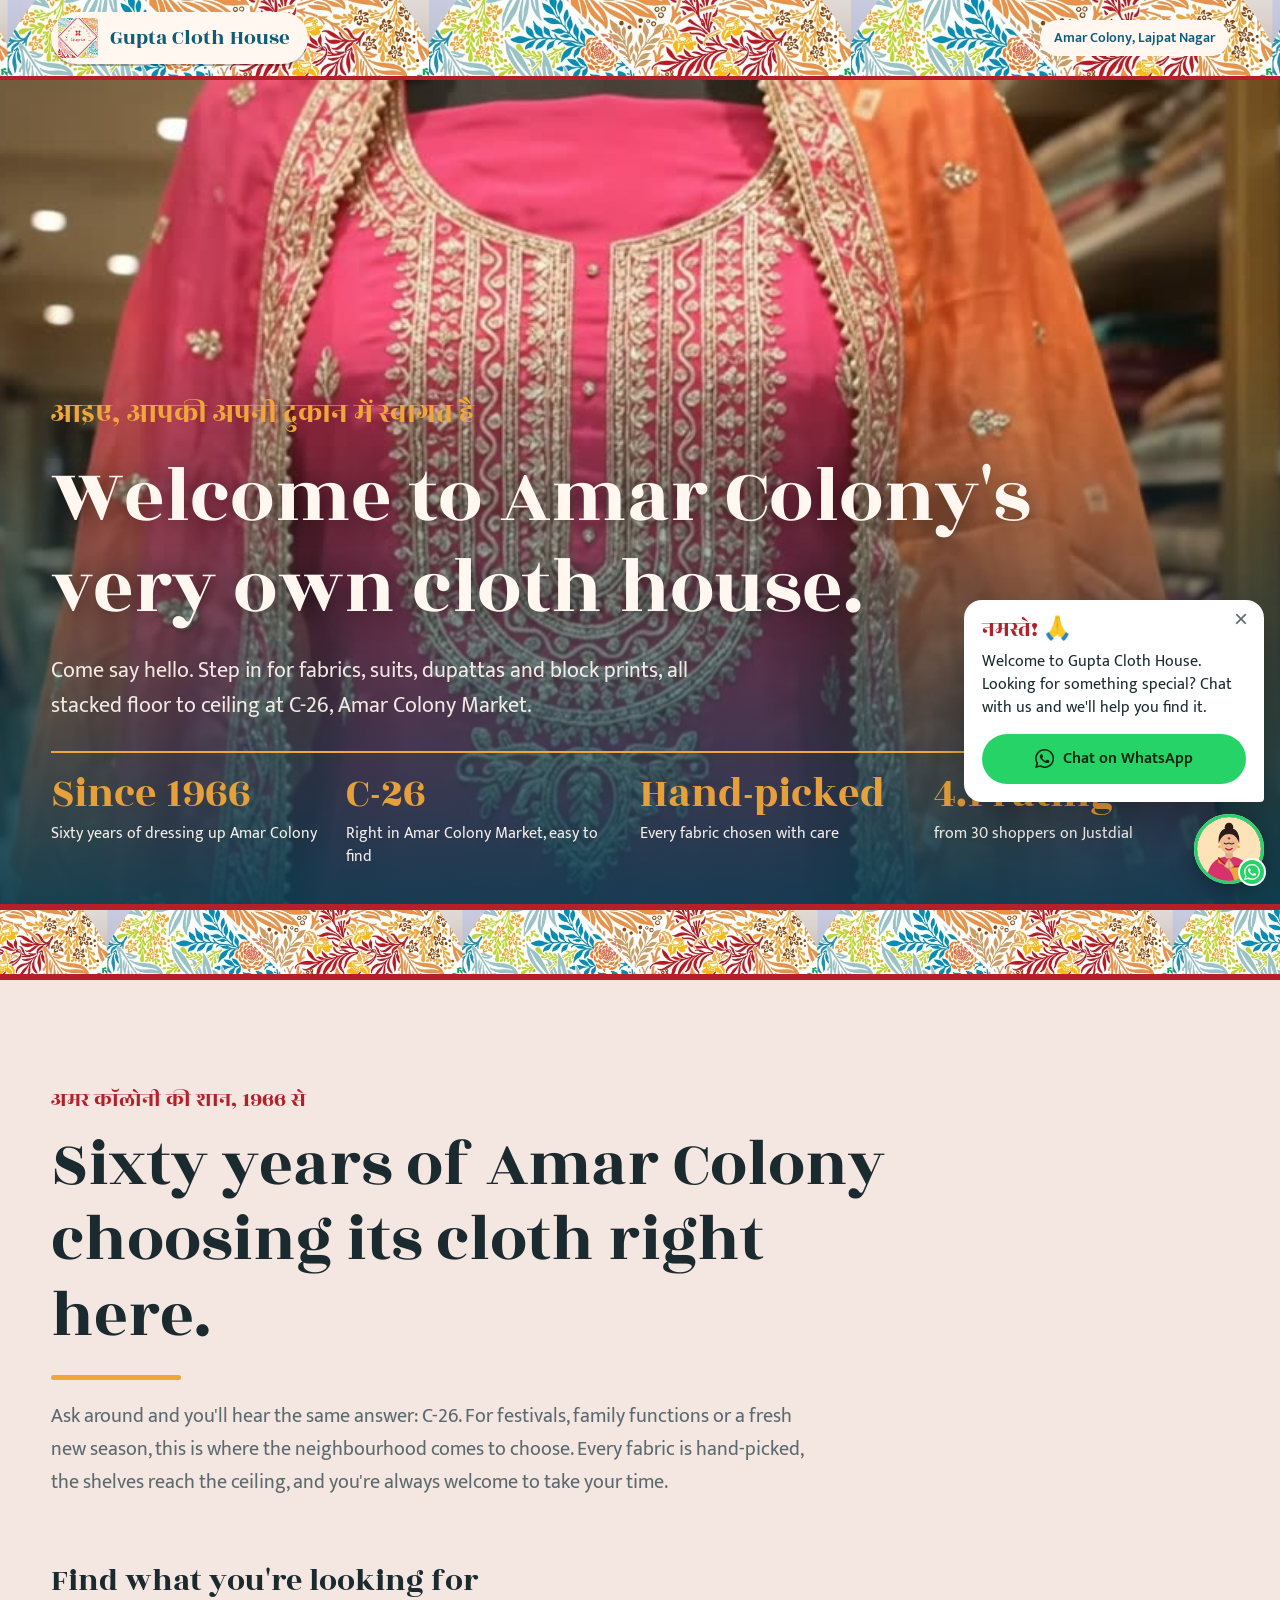
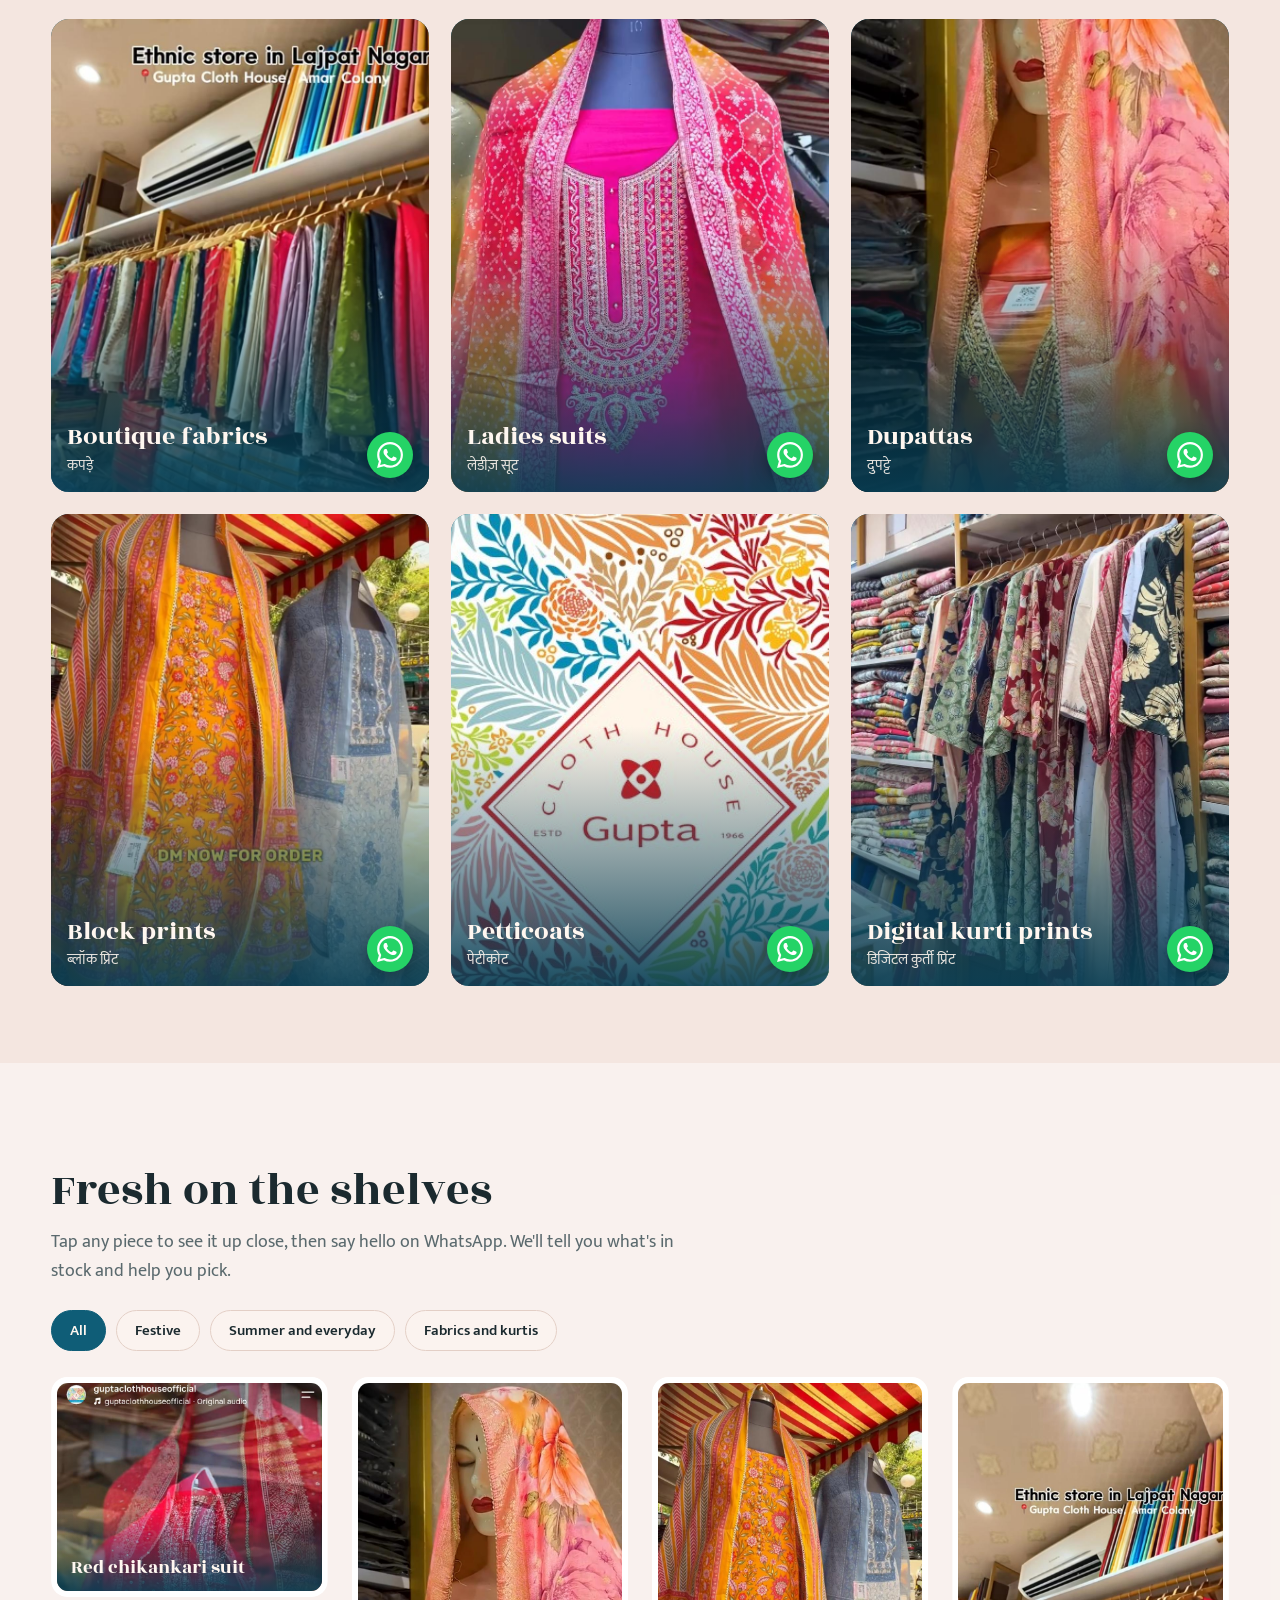
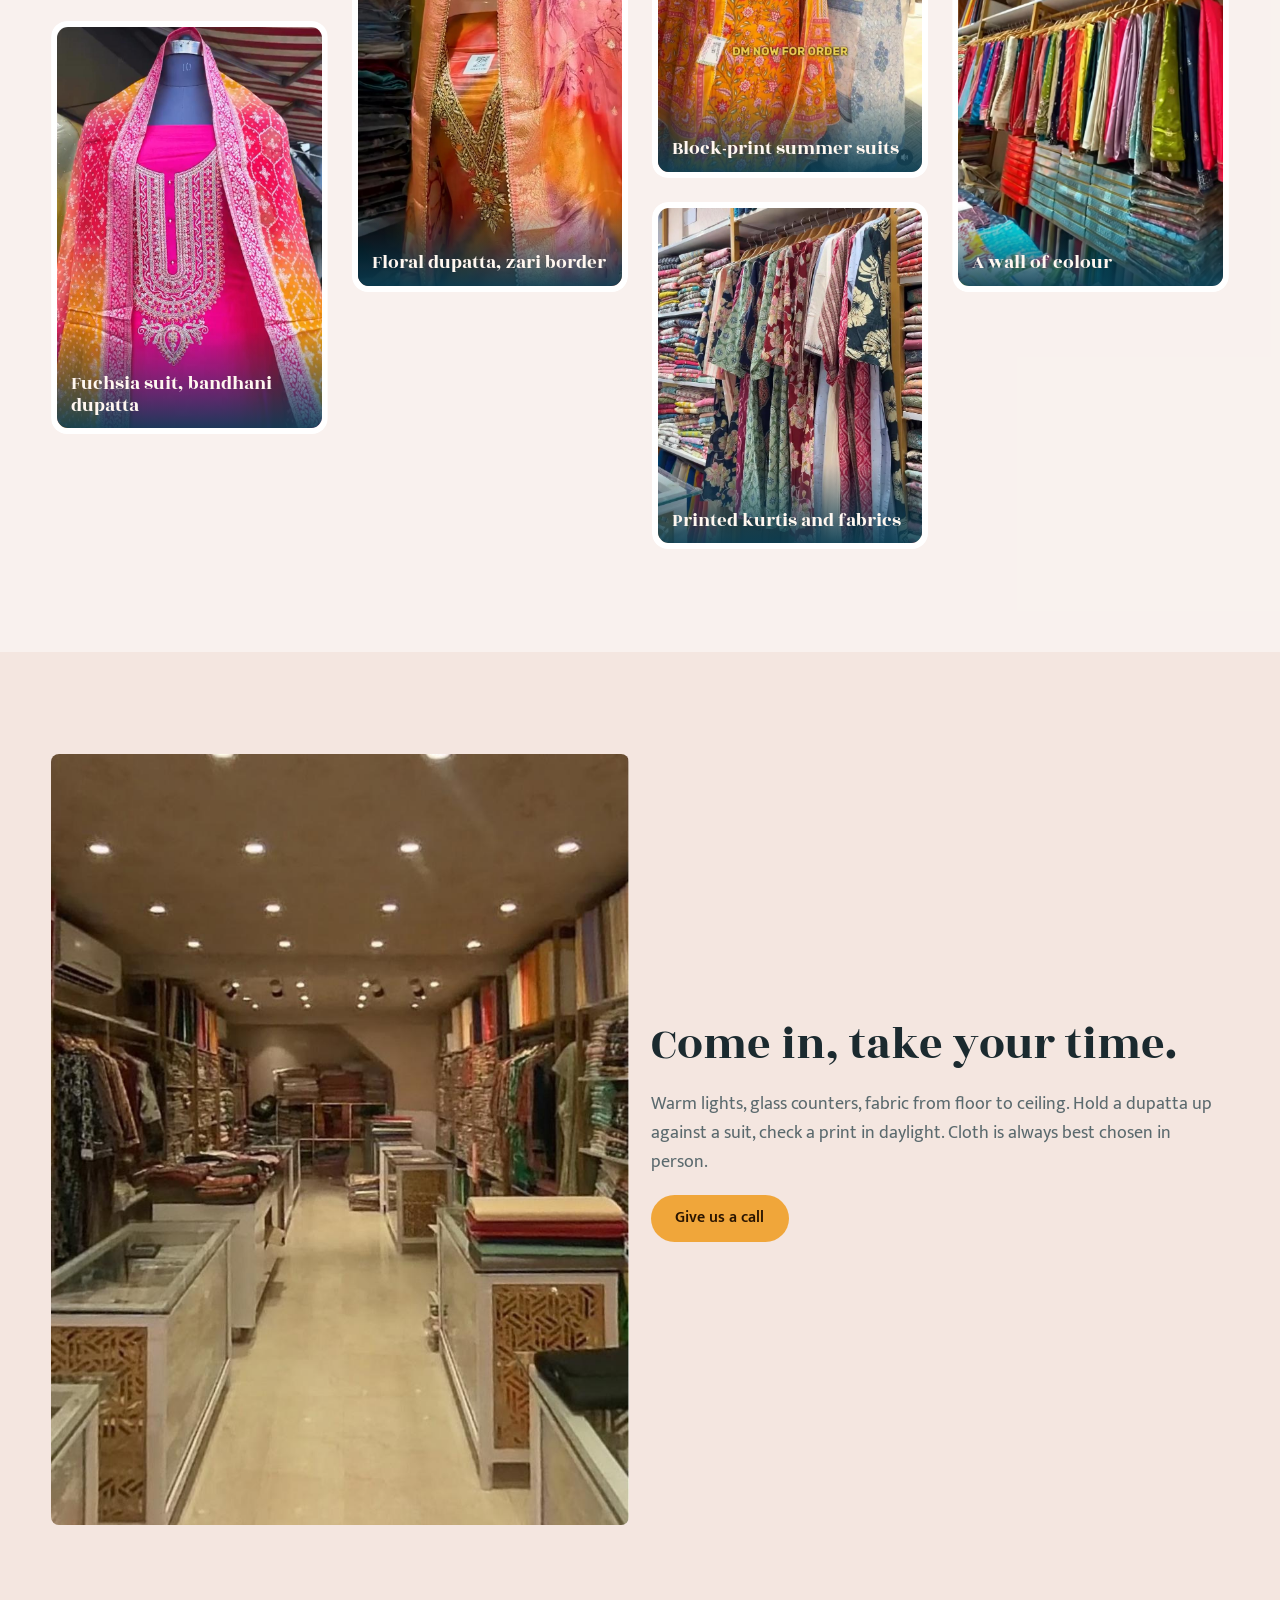
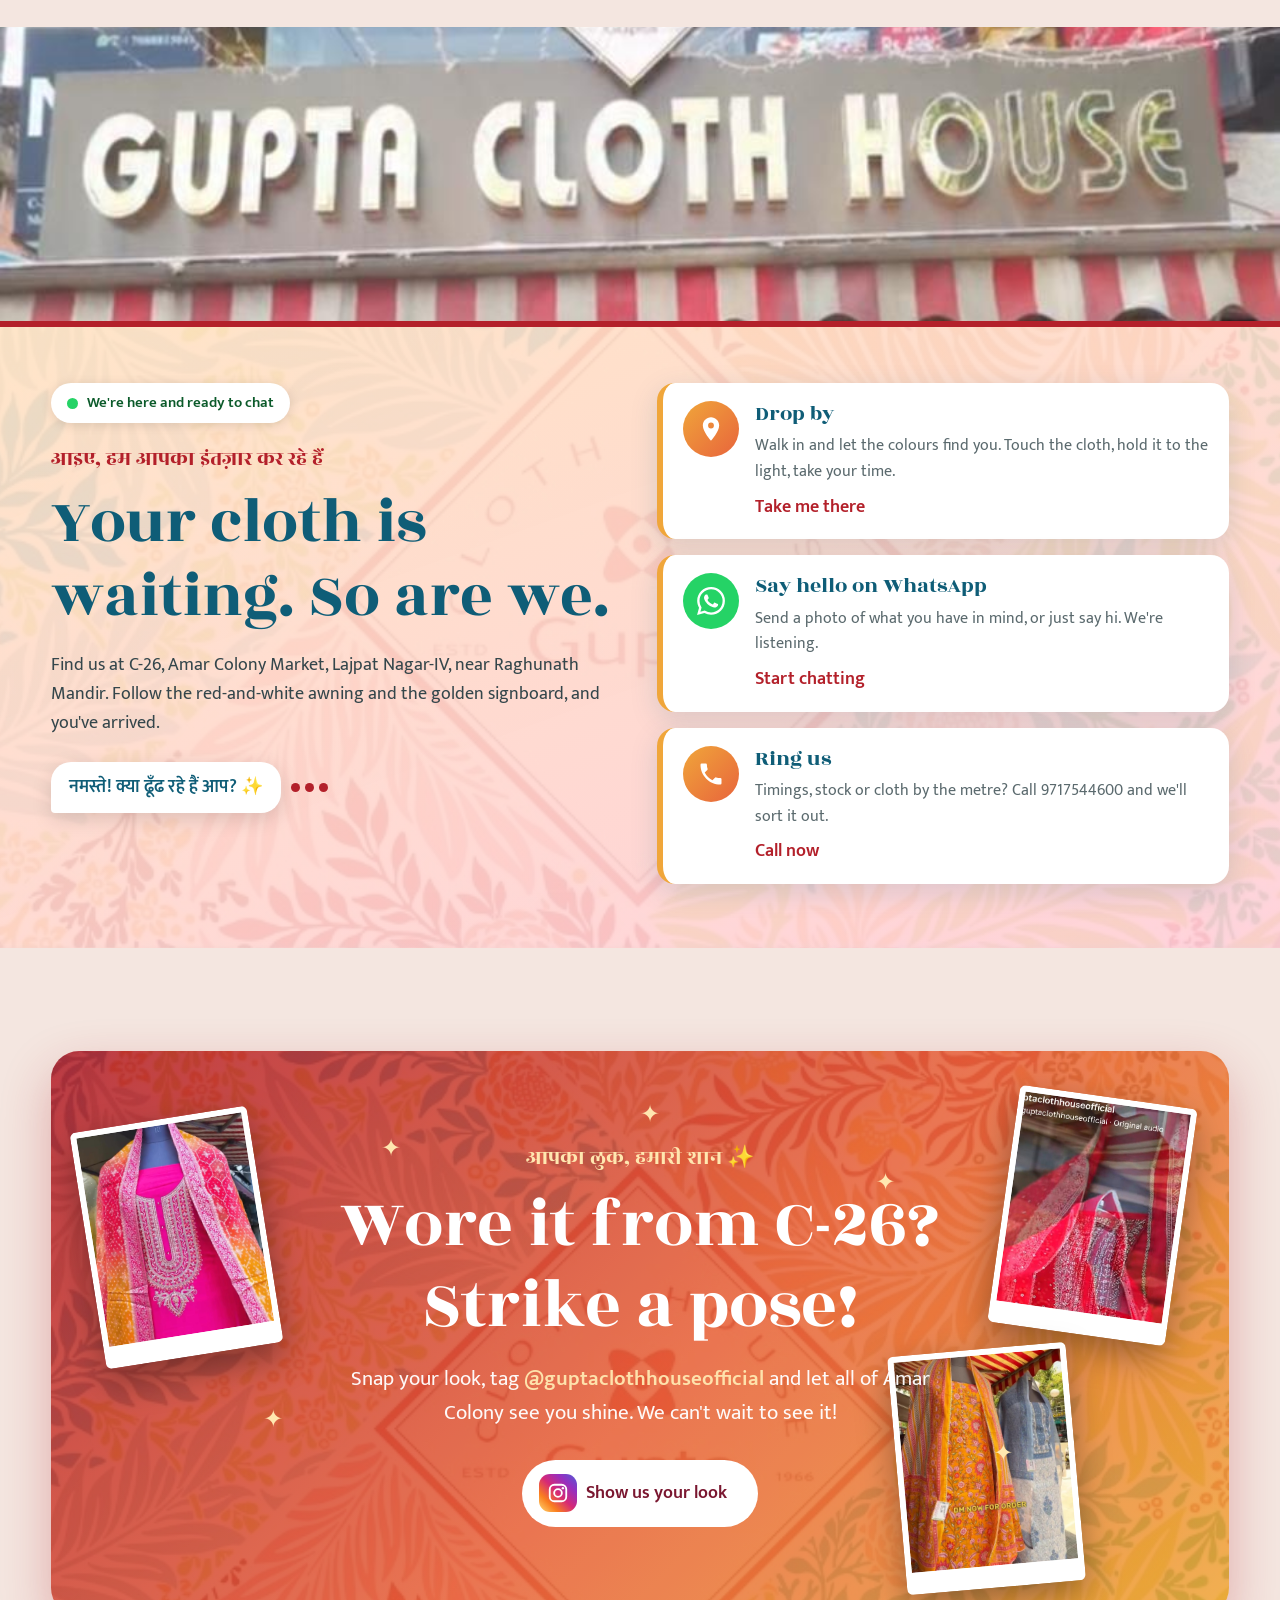
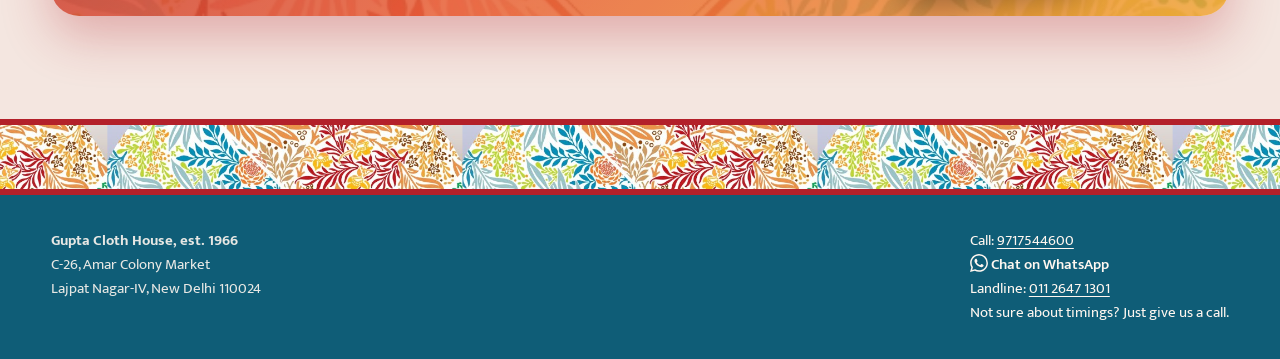
==== Gupta-cloth-house-amar-colony/index.html @ 05434be7 "gupta cloth" ====
<!DOCTYPE html>
<html lang="en">
<head>
<meta charset="utf-8">
<meta name="viewport" content="width=device-width, initial-scale=1, viewport-fit=cover">
<title>Gupta Cloth House | Amar Colony, Lajpat Nagar, since 1966</title>
<meta name="description" content="Fabrics, ladies suits, dupattas and block prints at C-26, Amar Colony Market, Lajpat Nagar-IV. Amar Colony's cloth house since 1966.">
<link rel="preconnect" href="https://fonts.googleapis.com"><link rel="preconnect" href="https://fonts.gstatic.com" crossorigin>
<link href="https://fonts.googleapis.com/css2?family=Rozha+One&family=Mukta:wght@400;600&display=swap" rel="stylesheet">
<style>
:root{--bg:#FBF3EF;--bg2:#F3E4DC;--ink:#0F5D77;--ink2:#0B4A61;--tx:#1B2A2F;--mu:#5B6A6E;--red:#B3202A;--saf:#F0A63A;--ln:#E3CFC6;--on:#FFF7F0;
--ser:'Rozha One','Playfair Display',Georgia,'Times New Roman',serif;--sans:'Mukta',system-ui,-apple-system,'Segoe UI',Roboto,sans-serif;--hi:'Rozha One','Noto Serif Devanagari',Georgia,serif;
box-sizing:border-box;padding-top:env(safe-area-inset-top,0px);padding-bottom:env(safe-area-inset-bottom,0px)}
@media(prefers-color-scheme:dark){:root:not([data-theme="light"]){--bg:#0B2229;--bg2:#10303A;--tx:#F1E8E2;--mu:#A9B8BB;--ln:#24454F;--ink:#083C50;--red:#E2545C}}
:root[data-theme="dark"]{--bg:#0B2229;--bg2:#10303A;--tx:#F1E8E2;--mu:#A9B8BB;--ln:#24454F;--ink:#083C50;--red:#E2545C}
html{scroll-padding-top:calc(env(safe-area-inset-top,0px) + 70px);scroll-behavior:smooth}
*,*::before,*::after{box-sizing:border-box}
body{margin:0;background:var(--bg);color:var(--tx);font:400 18px/1.6 var(--sans);-webkit-font-smoothing:antialiased}
img,video{display:block;max-width:100%}
a{color:inherit}
h1,h2,h3{font-family:var(--ser);font-weight:400;line-height:1.15;margin:0}
.hi{font-family:var(--hi);font-weight:400}
.wrap{max-width:1120px;margin:0 auto;padding:0 22px}
:focus-visible{outline:3px solid var(--saf);outline-offset:3px}
.btn{display:inline-flex;align-items:center;gap:.5em;padding:.85em 1.4em;border-radius:99px;font:600 16px/1 var(--sans);text-decoration:none;border:2px solid transparent;cursor:pointer}
.b1{background:var(--saf);color:#2A1500}.b2{border-color:currentColor;color:inherit;background:transparent}
header{position:sticky;top:env(safe-area-inset-top,0px);z-index:20;background:var(--ink);color:var(--on)}
header .wrap{display:flex;align-items:center;justify-content:space-between;height:64px}
.brand{display:flex;align-items:center;gap:12px;text-decoration:none;font:400 21px/1 var(--ser)}
.brand img{width:40px;height:40px;object-fit:cover;border-radius:4px}
.loc{font-size:15px;opacity:.8}
.hero{position:relative;color:var(--on);min-height:calc(100svh - 64px);display:flex;align-items:flex-end;overflow:hidden;background:var(--ink)}
.hero video{position:absolute;inset:0;width:100%;height:100%;object-fit:cover}
.hero::after{content:"";position:absolute;inset:0;background:linear-gradient(180deg,rgba(8,62,84,.3) 0%,rgba(8,62,84,.5) 40%,rgba(8,62,84,.93) 100%)}
.hero .wrap{position:relative;z-index:1;width:100%;padding-top:90px;padding-bottom:44px}
.hero .hi{color:var(--saf);font-size:clamp(20px,4vw,30px);margin:0 0 14px}
.hero h1{font-size:clamp(42px,10vw,96px);max-width:11em;text-shadow:0 2px 24px rgba(0,0,0,.45)}
.hero p.l{font-size:20px;max-width:30em;margin:18px 0 0;opacity:.92}
.facts{display:grid;grid-template-columns:1fr 1fr;margin:38px 0 0;padding:0;list-style:none;border-top:2px solid var(--saf)}
.facts li{padding:18px 14px 0 0;font-size:16px;line-height:1.4;opacity:.95}
.facts b{display:block;font:400 clamp(26px,5.5vw,42px)/1.1 var(--ser);color:var(--saf);margin-bottom:6px}
.band{height:76px;background:url([data-uri]) repeat-x center/auto 100%;border-block:6px solid var(--red)}
section{padding:72px 0}
.pride{display:grid;gap:30px}
.pride h2{font-size:clamp(32px,6.5vw,52px)}
.pride .hi{color:var(--red);font-size:22px;margin:0 0 10px}
.pride p{max-width:34em;margin:18px 0 0;color:var(--mu);font-size:18px}
.kinds{display:grid;grid-template-columns:1fr 1fr;gap:12px;margin:0;padding:0;list-style:none}
.kinds li{border:1.5px solid var(--ln);border-left:6px solid var(--red);border-radius:6px;padding:14px 16px;background:var(--bg2);font:400 19px/1.25 var(--ser)}
.kinds span{display:block;font:400 16px/1.5 var(--sans);color:var(--mu);margin-top:4px}
.sh{background:var(--bg2)}
.sh h2{font-size:clamp(30px,6vw,46px)}
.sh p.s{color:var(--mu);margin:10px 0 24px;max-width:36em}
.chips{display:flex;gap:10px;flex-wrap:wrap;margin-bottom:26px}
.chips button{font:600 15px/1 var(--sans);padding:.8em 1.2em;border-radius:99px;border:1.5px solid var(--ln);background:var(--bg);color:var(--tx);cursor:pointer}
.chips button[aria-pressed=true]{background:var(--ink);color:var(--on);border-color:var(--ink)}
.grid{display:grid;grid-template-columns:repeat(auto-fill,minmax(240px,1fr));gap:22px}
.card{background:var(--bg);border:1.5px solid var(--ln);border-radius:8px;overflow:hidden;display:flex;flex-direction:column}
.card[hidden]{display:none}
.card img{width:100%;aspect-ratio:4/5;object-fit:cover}
.card div{padding:16px 18px 20px;display:flex;flex-direction:column;gap:6px;flex:1}
.card h3{font-size:21px}.card p{margin:0;color:var(--mu);font-size:15px}
.card a{margin-top:auto;padding-top:10px;font-weight:600;color:var(--red);text-decoration-thickness:2px;text-underline-offset:4px}
.in{display:grid;gap:22px;align-items:center}
.in img{width:100%;border-radius:8px;object-fit:cover}
.in .big{aspect-ratio:3/4}
.in h2{font-size:clamp(30px,6vw,46px)}
.in p{color:var(--mu);max-width:32em}
.find{background:var(--ink);color:var(--on);padding:0}
.find .st{width:100%;height:clamp(150px,34vw,300px);object-fit:cover;object-position:center}
.find .wrap{padding-top:56px;padding-bottom:64px;display:grid;gap:34px}
.find h2{font-size:clamp(30px,6vw,46px)}
.find p{opacity:.88;max-width:32em}
.how{display:grid;gap:14px;margin:0;padding:0;list-style:none}
.how li{border:1.5px solid #4C97B2;border-radius:8px;padding:16px 18px}
.how b{font:400 21px/1.2 var(--ser);display:block;margin-bottom:4px;color:var(--saf)}
.nb{text-align:center}
.nb h2{font-size:clamp(30px,6vw,46px);max-width:15em;margin:0 auto}
.nb p{color:var(--mu);max-width:30em;margin:16px auto 26px}
.nb .b2{color:var(--red)}
footer{background:var(--ink);color:var(--on);padding:0 0 calc(92px + env(safe-area-inset-bottom,0px));font-size:15px}
footer .wrap{padding-top:34px;display:flex;flex-wrap:wrap;gap:18px 48px;justify-content:space-between}
footer address{font-style:normal;opacity:.9}footer a{text-underline-offset:3px}
.bar{position:fixed;left:0;right:0;bottom:0;z-index:30;display:flex;gap:10px;padding:10px 14px calc(10px + env(safe-area-inset-bottom,0px));background:var(--ink);border-top:3px solid var(--red)}
.bar .btn{flex:1;justify-content:center}
.bar .w{background:#25D366;color:#06260F}.bar .c{background:var(--saf);color:#2A1500}
@media(min-width:820px){.facts{grid-template-columns:repeat(4,1fr)}.facts li{padding-right:26px}.pride{grid-template-columns:1fr 1fr;align-items:center}
.in{grid-template-columns:1fr 1fr}.find .wrap{grid-template-columns:1fr 1fr}.bar{display:none}footer{padding-bottom:34px}}
@media(prefers-reduced-motion:reduce){.dia{animation:none}html{scroll-behavior:auto}}

header{background:url([data-uri]) repeat-x center/auto 100%,var(--ink);border-bottom:4px solid var(--red);padding-top:14px}
.brand{background:var(--on);color:var(--ink);padding:6px 18px 6px 7px;border-radius:99px;box-shadow:0 2px 0 rgba(0,0,0,.25)}
.loc{background:var(--on);color:var(--ink);opacity:1;padding:7px 14px;border-radius:99px;font-weight:600;font-size:14px}
html{scroll-padding-top:calc(env(safe-area-inset-top,0px) + 100px)}
.bar{padding:10px 28px calc(24px + env(safe-area-inset-bottom,0px))}
@media(max-width:520px){.loc{display:none}}

:root{--bg0:#F4E6E0}
@media(prefers-color-scheme:dark){:root:not([data-theme="light"]){--bg0:#071E26}body::before{opacity:.2}}
:root[data-theme="dark"]{--bg0:#071E26}
body{background:var(--bg0)}
body::before{content:"";position:fixed;inset:-50px;z-index:-1;background:url([data-uri]) center/cover;filter:blur(26px) saturate(.85);opacity:.4}
.page{width:calc(100% - 16px);max-width:1240px;margin:0 auto;background:var(--bg);box-shadow:0 0 80px rgba(15,93,119,.16);overflow:clip}
header{padding-top:0}
html{scroll-padding-top:calc(env(safe-area-inset-top,0px) + 80px)}
.bar{padding:10px 14px calc(10px + env(safe-area-inset-bottom,0px))}
.hero video{animation:kb 24s ease-in-out infinite alternate}
@keyframes kb{to{transform:scale(1.08)}}
.gal{columns:2;column-gap:14px}
.pc{break-inside:avoid;margin:0 0 14px;position:relative;padding:6px;background:#fff;border-radius:16px;overflow:hidden;cursor:zoom-in}
.pc img{width:100%;height:auto;border-radius:11px;transition:transform 1.3s cubic-bezier(.2,.7,.2,1)}
.pc figcaption{position:absolute;left:6px;right:6px;bottom:6px;padding:46px 14px 12px;border-radius:0 0 11px 11px;background:linear-gradient(transparent,rgba(8,62,84,.9));color:var(--on)}
.pc h3{font-size:19px}.pc span{display:block;font-size:14px;opacity:0;max-height:0;transition:.4s}
.pc:hover img,.pc:focus-visible img{transform:scale(1.07)}
.pc:hover span,.pc:focus-visible span{opacity:.85;max-height:24px;margin-top:4px}
.rv{opacity:0;clip-path:inset(0 0 100% 0 round 16px);transform:translateY(28px);transition:clip-path 1.1s cubic-bezier(.2,.7,.2,1) var(--d,0s),opacity .7s ease var(--d,0s),transform 1.1s cubic-bezier(.2,.7,.2,1) var(--d,0s)}
.rv.on{opacity:1;clip-path:inset(0 0 0 0 round 16px);transform:none}
dialog{border:0;padding:0;border-radius:18px;width:min(92vw,860px);max-height:90svh;overflow:auto;background:var(--bg);color:var(--tx)}
dialog[open]{display:grid;animation:dz .35s cubic-bezier(.2,.8,.2,1)}
dialog::backdrop{background:rgba(8,50,68,.72);backdrop-filter:blur(6px)}
@keyframes dz{from{opacity:0;transform:scale(.94)}}
dialog img{width:100%;max-height:62svh;object-fit:cover}
dialog .t{padding:20px 22px 24px}dialog h3{font-size:26px}dialog p{color:var(--mu);margin:8px 0 18px}
dialog .x{position:absolute;top:10px;right:10px;width:42px;height:42px;border-radius:50%;border:0;background:var(--on);color:var(--ink);font:600 24px/1 var(--sans);cursor:pointer;z-index:2}
@media(min-width:720px){.gal{columns:3;column-gap:20px}.pc{margin-bottom:20px}dialog[open]{grid-template-columns:1.1fr 1fr}dialog img{max-height:80svh;height:100%}dialog .t{align-self:center}}
@media(prefers-reduced-motion:reduce){.hero video{animation:none}.rv{opacity:1;clip-path:none;transform:none;transition:none}}

.page{width:100%;max-width:none;background:transparent;box-shadow:none}
body::before{filter:blur(14px) saturate(.8);opacity:.2}
.wrap{max-width:1560px;padding:0 clamp(20px,4vw,72px)}
header .wrap{height:76px}
.hero{height:calc(100svh - 76px);min-height:540px;max-height:960px}
.hero::after{background:linear-gradient(180deg,rgba(8,62,84,0) 30%,rgba(8,62,84,.9) 100%)}
.hero video{animation:none}
.hero .wrap{padding-top:40px;padding-bottom:36px}
.hero h1{font-size:clamp(34px,6.2vw,84px);max-width:14em}
.hero p.l{font-size:clamp(17px,2vw,22px)}
.facts{margin-top:28px}
section{padding:clamp(56px,8vw,112px) 0}
.sh{background:rgba(255,255,255,.45)}
.kinds li{background:rgba(255,255,255,.6)}
.pride p{max-width:38em;font-size:clamp(18px,1.6vw,21px)}
@media(prefers-color-scheme:dark){:root:not([data-theme="light"]) body::before{opacity:.1}:root:not([data-theme="light"]) .sh,:root:not([data-theme="light"]) .kinds li{background:rgba(255,255,255,.05)}}
.cell{break-inside:avoid;margin:0 0 14px}.pc{margin:0}
.rv{opacity:1;clip-path:none;transform:none}
.js .rv{opacity:0;clip-path:inset(0 0 100% 0 round 16px);transform:translateY(28px)}
.js .rv.on{opacity:1;clip-path:inset(0 0 0 0 round 16px);transform:none}
@media(min-width:720px){.cell{margin-bottom:20px}}
@media(min-width:1200px){.gal{columns:4;column-gap:24px}.cell{margin-bottom:24px}}
@media(prefers-reduced-motion:reduce){.js .rv{opacity:1;clip-path:none;transform:none}}

.i{width:1.2em;height:1.2em;fill:currentColor;flex:none;vertical-align:-.2em}
.bar{display:none!important}
.w2{background:#25D366;color:#06260F}.wl{text-decoration:none;font-weight:600}
.how b{display:flex;align-items:center;gap:8px}.how b .i{color:#25D366}
.pr{padding-bottom:clamp(40px,6vw,80px)}
.ph{max-width:48em}.ph .hi{color:var(--red);font-size:22px;margin:0 0 10px}
.ph h2{font-size:clamp(32px,5.5vw,66px)}
.ph h2::after{content:"";display:block;height:5px;width:0;background:var(--saf);border-radius:3px;margin-top:20px;transition:width 1.2s cubic-bezier(.2,.7,.2,1) .4s}
.ph.on h2::after{width:130px}
.ph p:last-child{margin:20px 0 0;color:var(--mu);max-width:38em;font-size:clamp(18px,1.6vw,21px)}
.tl{font-size:clamp(22px,3vw,32px);margin:clamp(36px,5vw,64px) 0 20px}
.tiles{display:grid;grid-template-columns:1fr 1fr;gap:14px}
@media(min-width:900px){.tiles{grid-template-columns:repeat(3,1fr);gap:22px}}
.tile{position:relative;border-radius:18px;overflow:hidden;aspect-ratio:4/5;background:var(--ink)}
.tile img{position:absolute;inset:0;width:100%;height:100%;object-fit:cover;transition:transform 1.4s cubic-bezier(.2,.7,.2,1)}
.tile:hover img{transform:scale(1.08)}
.tile::after{content:"";position:absolute;inset:0;background:linear-gradient(180deg,transparent 45%,rgba(8,62,84,.92))}
.tc{position:absolute;left:16px;right:16px;bottom:14px;z-index:1;color:var(--on);padding-right:52px}
.tc h3{font-size:clamp(19px,2vw,27px)}.tc .hn{display:block;font-size:15px;opacity:.88;margin-top:2px}
.tc .ic{position:absolute;right:0;bottom:0;width:46px;height:46px;border-radius:50%;background:#25D366;color:#fff;display:grid;place-items:center;transition:transform .3s;box-shadow:0 4px 14px rgba(0,0,0,.3)}
.tc .ic:hover{transform:scale(1.12) rotate(-8deg)}.tc .ic .i{width:26px;height:26px}
.js [data-r]{opacity:0;transform:translateY(32px);transition:opacity .9s ease var(--d,0s),transform .9s cubic-bezier(.2,.7,.2,1) var(--d,0s)}
.js [data-r=tile]{transform:translateY(48px) scale(.94)}
.js [data-r].on{opacity:1;transform:none}
.wg{position:fixed;right:max(16px,env(safe-area-inset-right,0px));bottom:calc(16px + env(safe-area-inset-bottom,0px));z-index:60;display:flex;flex-direction:column;align-items:flex-end;gap:12px}
.wf{position:relative;width:70px;height:70px;border-radius:50%;border:3px solid #fff;background:#0F5D77;padding:0;cursor:pointer;box-shadow:0 8px 26px rgba(0,0,0,.32);animation:bob 3.2s ease-in-out infinite}
.wf .av{width:100%;height:100%;border-radius:50%}
.wf::before{content:"";position:absolute;inset:-3px;border-radius:50%;border:3px solid #25D366;animation:ring 2.4s ease-out infinite;pointer-events:none}
.wbadge{position:absolute;right:-5px;bottom:-5px;width:28px;height:28px;border-radius:50%;background:#25D366;color:#fff;display:grid;place-items:center;border:2px solid #fff}
.wbadge .i{width:16px;height:16px}
.wb{position:relative;width:min(300px,calc(100vw - 32px));background:#fff;color:#1B2A2F;border-radius:18px 18px 4px 18px;padding:16px 18px 18px;box-shadow:0 14px 40px rgba(0,0,0,.28);transform-origin:bottom right}
.wb[hidden]{display:none}.wb:not([hidden]){animation:bpop .45s cubic-bezier(.2,.9,.3,1.2)}
.wb b{font:400 23px/1.2 var(--ser);color:var(--red);display:block}.wb p{margin:6px 0 14px;font-size:16px;line-height:1.45}
.wab{background:#25D366;color:#06260F;width:100%;justify-content:center}
.wx{position:absolute;top:6px;right:10px;border:0;background:none;font-size:24px;line-height:1;cursor:pointer;color:#5B6A6E}
@keyframes bob{50%{transform:translateY(-5px)}}@keyframes ring{0%{transform:scale(1);opacity:.8}100%{transform:scale(1.55);opacity:0}}@keyframes bpop{from{opacity:0;transform:scale(.7) translateY(14px)}}
@media(prefers-reduced-motion:reduce){.js [data-r]{opacity:1;transform:none}.wf,.wf::before{animation:none}}

.find{background:linear-gradient(160deg,rgba(255,232,190,.93),rgba(255,206,216,.9)),url([data-uri]) center/cover;color:#1B2A2F}
.find .st{border-bottom:6px solid var(--red)}
.find h2{color:var(--ink);font-size:clamp(34px,5.5vw,64px)}
.find p{opacity:1;color:#34464b}
.fh .hi{color:var(--red);font-size:22px;margin:0 0 10px}
.live{display:inline-flex;align-items:center;gap:9px;background:#fff;color:#0B5A2A;padding:8px 16px;border-radius:99px;font-weight:600;font-size:15px;margin-bottom:18px;box-shadow:0 2px 12px rgba(0,0,0,.12)}
.live i{width:11px;height:11px;border-radius:50%;background:#25D366;animation:blink 1.3s ease-in-out infinite}
@keyframes blink{0%,100%{opacity:1;box-shadow:0 0 0 0 rgba(37,211,102,.7)}50%{opacity:.35;box-shadow:0 0 0 9px rgba(37,211,102,0)}}
.typing{display:flex;align-items:center;gap:10px;margin-top:24px}
.tb{background:#fff;padding:11px 18px;border-radius:20px 20px 20px 4px;box-shadow:0 6px 20px rgba(0,0,0,.13);font-weight:600;color:var(--ink)}
.dots{display:flex;gap:5px}.dots i{width:9px;height:9px;border-radius:50%;background:var(--red);animation:dot 1.2s infinite}
.dots i:nth-child(2){animation-delay:.2s}.dots i:nth-child(3){animation-delay:.4s}
@keyframes dot{0%,60%,100%{transform:translateY(0);opacity:.35}30%{transform:translateY(-7px);opacity:1}}
.fc{display:grid;gap:16px;align-content:center}
.fcard{display:flex;gap:16px;align-items:flex-start;background:#fff;border-radius:18px;padding:18px 20px;text-decoration:none;color:#1B2A2F;box-shadow:0 8px 28px rgba(15,93,119,.15);border-left:6px solid var(--saf);transition:transform .3s,box-shadow .3s;cursor:pointer}
.fcard:hover{transform:translateY(-4px) translateX(4px);box-shadow:0 14px 36px rgba(15,93,119,.25)}
.fcard b{font:400 22px/1.2 var(--ser);color:var(--ink);display:block}
.fcard p{margin:6px 0 8px;font-size:16px;color:#5B6A6E;max-width:none}
.fcard em{font-style:normal;font-weight:600;color:var(--red)}
.ico{flex:none;width:56px;height:56px;border-radius:50%;display:grid;place-items:center;background:linear-gradient(135deg,var(--saf),#E8643C);color:#fff;animation:glow 2.2s ease-in-out infinite}
.ico .i{width:28px;height:28px}
.ico.g{background:#25D366;animation:glowg 1.8s ease-in-out infinite,wig 5s ease-in-out infinite}
.fc .fcard:nth-child(3) .ico{animation-delay:.8s}
@keyframes glow{0%,100%{box-shadow:0 0 0 0 rgba(240,166,58,.6),0 0 12px rgba(240,166,58,.5)}50%{box-shadow:0 0 0 12px rgba(240,166,58,0),0 0 28px rgba(240,166,58,.9)}}
@keyframes glowg{0%,100%{box-shadow:0 0 0 0 rgba(37,211,102,.6),0 0 12px rgba(37,211,102,.5)}50%{box-shadow:0 0 0 12px rgba(37,211,102,0),0 0 28px rgba(37,211,102,.95)}}
@keyframes wig{0%,84%,100%{transform:rotate(0)}88%{transform:rotate(-14deg)}92%{transform:rotate(12deg)}96%{transform:rotate(-7deg)}}
.tc .ic{animation:glowg 2s ease-in-out infinite}.wbadge{animation:glowg 1.8s ease-in-out infinite}
@media(prefers-reduced-motion:reduce){.ico,.ico.g,.live i,.dots i,.tc .ic,.wbadge{animation:none}}

.js [data-r=tile]{transform:perspective(900px) rotateX(26deg) translateY(50px) scale(.94);transform-origin:50% 100%}
.js .fcard[data-r]{transform:perspective(900px) rotateY(-22deg) translateX(-34px);transform-origin:0 50%}
.js [data-r].on{transform:none}
.fcard{position:relative;overflow:hidden}
.tt{transition:transform .12s ease-out!important;transform:perspective(900px) rotateX(var(--rx,0deg)) rotateY(var(--ry,0deg)) scale(1.035)!important;z-index:3}
.tt.tile,.tt.fcard{box-shadow:0 24px 46px rgba(15,93,119,.38)}
.tt::before{content:"";position:absolute;inset:0;background:radial-gradient(circle at var(--gx,50%) var(--gy,50%),rgba(255,255,255,.38),transparent 55%);pointer-events:none;z-index:2}
.ico{perspective:260px}
.ico:not(.g) .i{display:block;animation:coin 6s ease-in-out infinite}
@keyframes coin{0%,70%,100%{transform:rotateY(0)}85%{transform:rotateY(360deg)}}
.hero video,.hero .wrap{transition:transform .35s ease-out}
.wf{perspective:220px}.wf .av{animation:sway 4.5s ease-in-out infinite}
@keyframes sway{0%,100%{transform:rotateY(-20deg)}50%{transform:rotateY(20deg)}}
@keyframes dz{from{opacity:0;transform:perspective(900px) rotateY(-32deg) scale(.9)}}
@media(prefers-reduced-motion:reduce){.ico:not(.g) .i,.wf .av{animation:none}.js [data-r=tile],.js .fcard[data-r]{transform:none}}

.nb .ban{position:relative;border-radius:28px;background:linear-gradient(135deg,#B3202A,#E8643C 55%,#F0A63A);color:#fff;padding:clamp(44px,7vw,92px) clamp(22px,5vw,64px);overflow:hidden;text-align:center;box-shadow:0 20px 50px rgba(179,32,42,.3)}
.nb .ban::before{content:"";position:absolute;inset:0;background:url([data-uri]) center/cover;opacity:.12}
.nb .bt{position:relative;z-index:1;max-width:660px;margin:0 auto}
.nb .hi{color:#FFE7B0;font-size:22px;margin:0 0 10px}
.nb h2{color:#fff;font-size:clamp(34px,6vw,70px);max-width:none}
.nb .bt p:not(.hi){color:#fff;opacity:.96;font-size:clamp(18px,1.7vw,21px);margin:16px auto 30px;max-width:30em}
.nb .bt p b{color:#FFE7B0;font-weight:600}
.btn.ig{background:#fff;color:#7A1730;font-size:18px;padding:.7em 1.6em .7em .8em;animation:igp 2.2s ease-in-out infinite}
.igi{width:38px;height:38px;border-radius:11px;display:grid;place-items:center;color:#fff;background:linear-gradient(45deg,#feda75,#fa7e1e,#d62976,#962fbf,#4f5bd5);animation:wig 5s ease-in-out infinite}
.igi .i{width:22px;height:22px}
@keyframes igp{0%,100%{box-shadow:0 0 0 0 rgba(255,255,255,.65),0 0 18px rgba(255,255,255,.4)}50%{box-shadow:0 0 0 14px rgba(255,255,255,0),0 0 34px rgba(255,255,255,.85)}}
.pol{position:absolute;width:clamp(96px,14vw,190px);aspect-ratio:3/4;object-fit:cover;padding:6px 6px 22px;background:#fff;border-radius:6px;box-shadow:0 14px 34px rgba(0,0,0,.35);transform:rotate(var(--r));animation:fl 6s ease-in-out infinite;z-index:0}
@keyframes fl{50%{transform:translateY(-14px) rotate(var(--r)) rotateY(14deg)}}
.sp{position:absolute;z-index:1;color:#FFE7B0;font-size:24px;font-style:normal;animation:tw 2.4s ease-in-out infinite}
@keyframes tw{0%,100%{opacity:.15;transform:scale(.5)}50%{opacity:1;transform:scale(1.25) rotate(25deg)}}
@media(max-width:820px){.pol{opacity:.28;width:84px}}
@media(prefers-reduced-motion:reduce){.pol,.sp,.btn.ig,.igi{animation:none}}
</style>
</head>
<body>
<svg width="0" height="0" style="position:absolute" aria-hidden="true"><symbol id="wa" viewBox="0 0 24 24"><path d="M17.472 14.382c-.297-.149-1.758-.867-2.03-.967-.273-.099-.471-.148-.67.15-.197.297-.767.966-.94 1.164-.173.199-.347.223-.644.075-.297-.15-1.255-.463-2.39-1.475-.883-.788-1.48-1.761-1.653-2.059-.173-.297-.018-.458.13-.606.134-.133.298-.347.446-.52.149-.174.198-.298.298-.497.099-.198.05-.371-.025-.52-.075-.149-.669-1.612-.916-2.207-.242-.579-.487-.5-.669-.51-.173-.008-.371-.01-.57-.01-.198 0-.52.074-.792.372-.272.297-1.04 1.016-1.04 2.479 0 1.462 1.065 2.875 1.213 3.074.149.198 2.096 3.2 5.077 4.487.709.306 1.262.489 1.694.625.712.227 1.36.195 1.871.118.571-.085 1.758-.719 2.006-1.413.248-.694.248-1.289.173-1.413-.074-.124-.272-.198-.57-.347m-5.421 7.403h-.004a9.87 9.87 0 01-5.031-1.378l-.361-.214-3.741.982.998-3.648-.235-.374a9.86 9.86 0 01-1.51-5.26c.001-5.45 4.436-9.884 9.888-9.884 2.64 0 5.122 1.03 6.988 2.898a9.825 9.825 0 012.893 6.994c-.003 5.45-4.437 9.884-9.885 9.884m8.413-18.297A11.815 11.815 0 0012.05 0C5.495 0 .16 5.335.157 11.892c0 2.096.547 4.142 1.588 5.945L.057 24l6.305-1.654a11.882 11.882 0 005.683 1.448h.005c6.554 0 11.89-5.335 11.893-11.893a11.821 11.821 0 00-3.48-8.413Z"/></symbol><symbol id="pin" viewBox="0 0 24 24"><path d="M12 2C8.13 2 5 5.13 5 9c0 5.25 7 13 7 13s7-7.75 7-13c0-3.87-3.13-7-7-7zm0 9.5a2.5 2.5 0 010-5 2.5 2.5 0 010 5z"/></symbol><symbol id="ph" viewBox="0 0 24 24"><path d="M6.62 10.79a15.05 15.05 0 006.59 6.59l2.2-2.2a1 1 0 011.01-.24c1.12.37 2.33.57 3.58.57a1 1 0 011 1V20a1 1 0 01-1 1C10.61 21 3 13.39 3 4a1 1 0 011-1h3.5a1 1 0 011 1c0 1.25.2 2.46.57 3.58a1 1 0 01-.25 1.01l-2.2 2.2z"/></symbol><symbol id="ig" viewBox="0 0 24 24"><rect x="3" y="3" width="18" height="18" rx="5" fill="none" stroke="currentColor" stroke-width="2"/><circle cx="12" cy="12" r="4.2" fill="none" stroke="currentColor" stroke-width="2"/><circle cx="17.3" cy="6.7" r="1.3"/></symbol></svg>
<div class="page">
<header><div class="wrap">
<a class="brand" href="#top"><img src="[data-uri]" alt="Gupta Cloth House diamond logo, established 1966"><span>Gupta Cloth House</span></a>
<span class="loc">Amar Colony, Lajpat Nagar</span></div></header>

<main id="top">
<div class="hero"><video id="hv" src="[data-uri]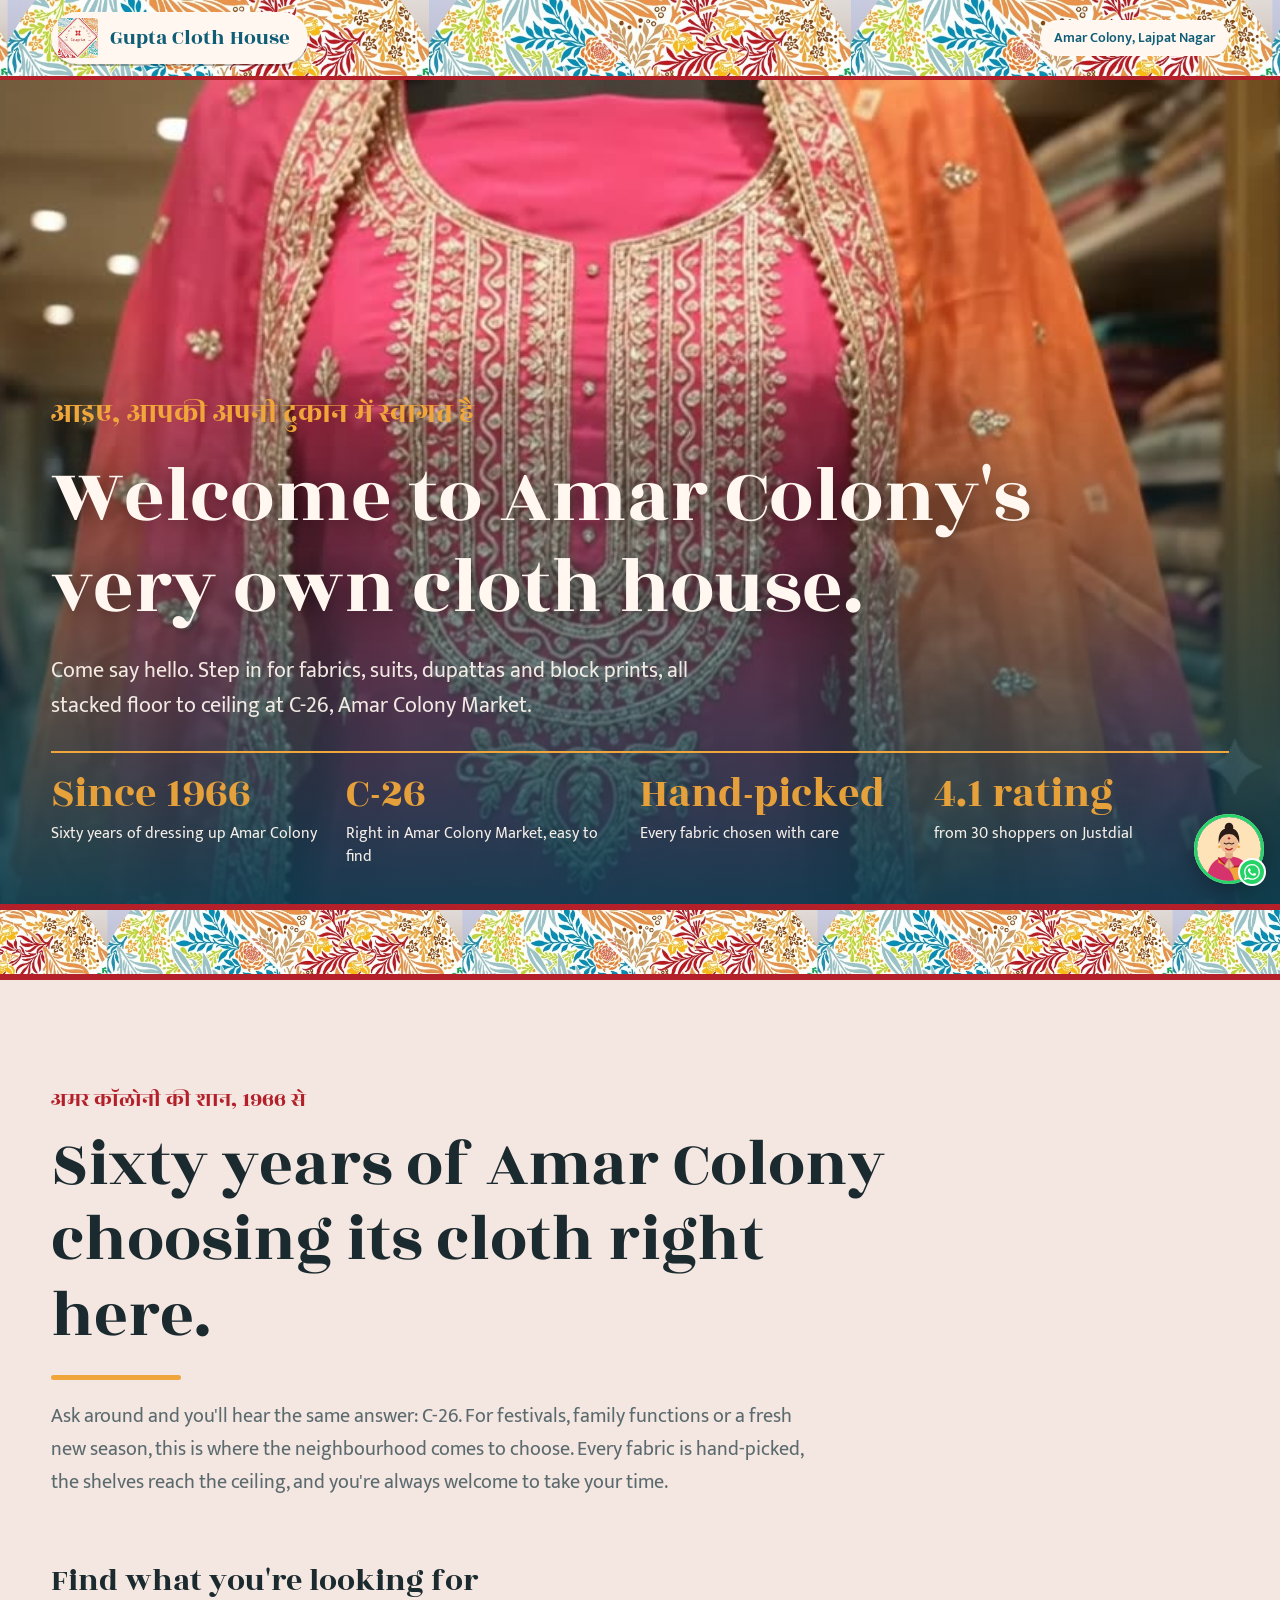
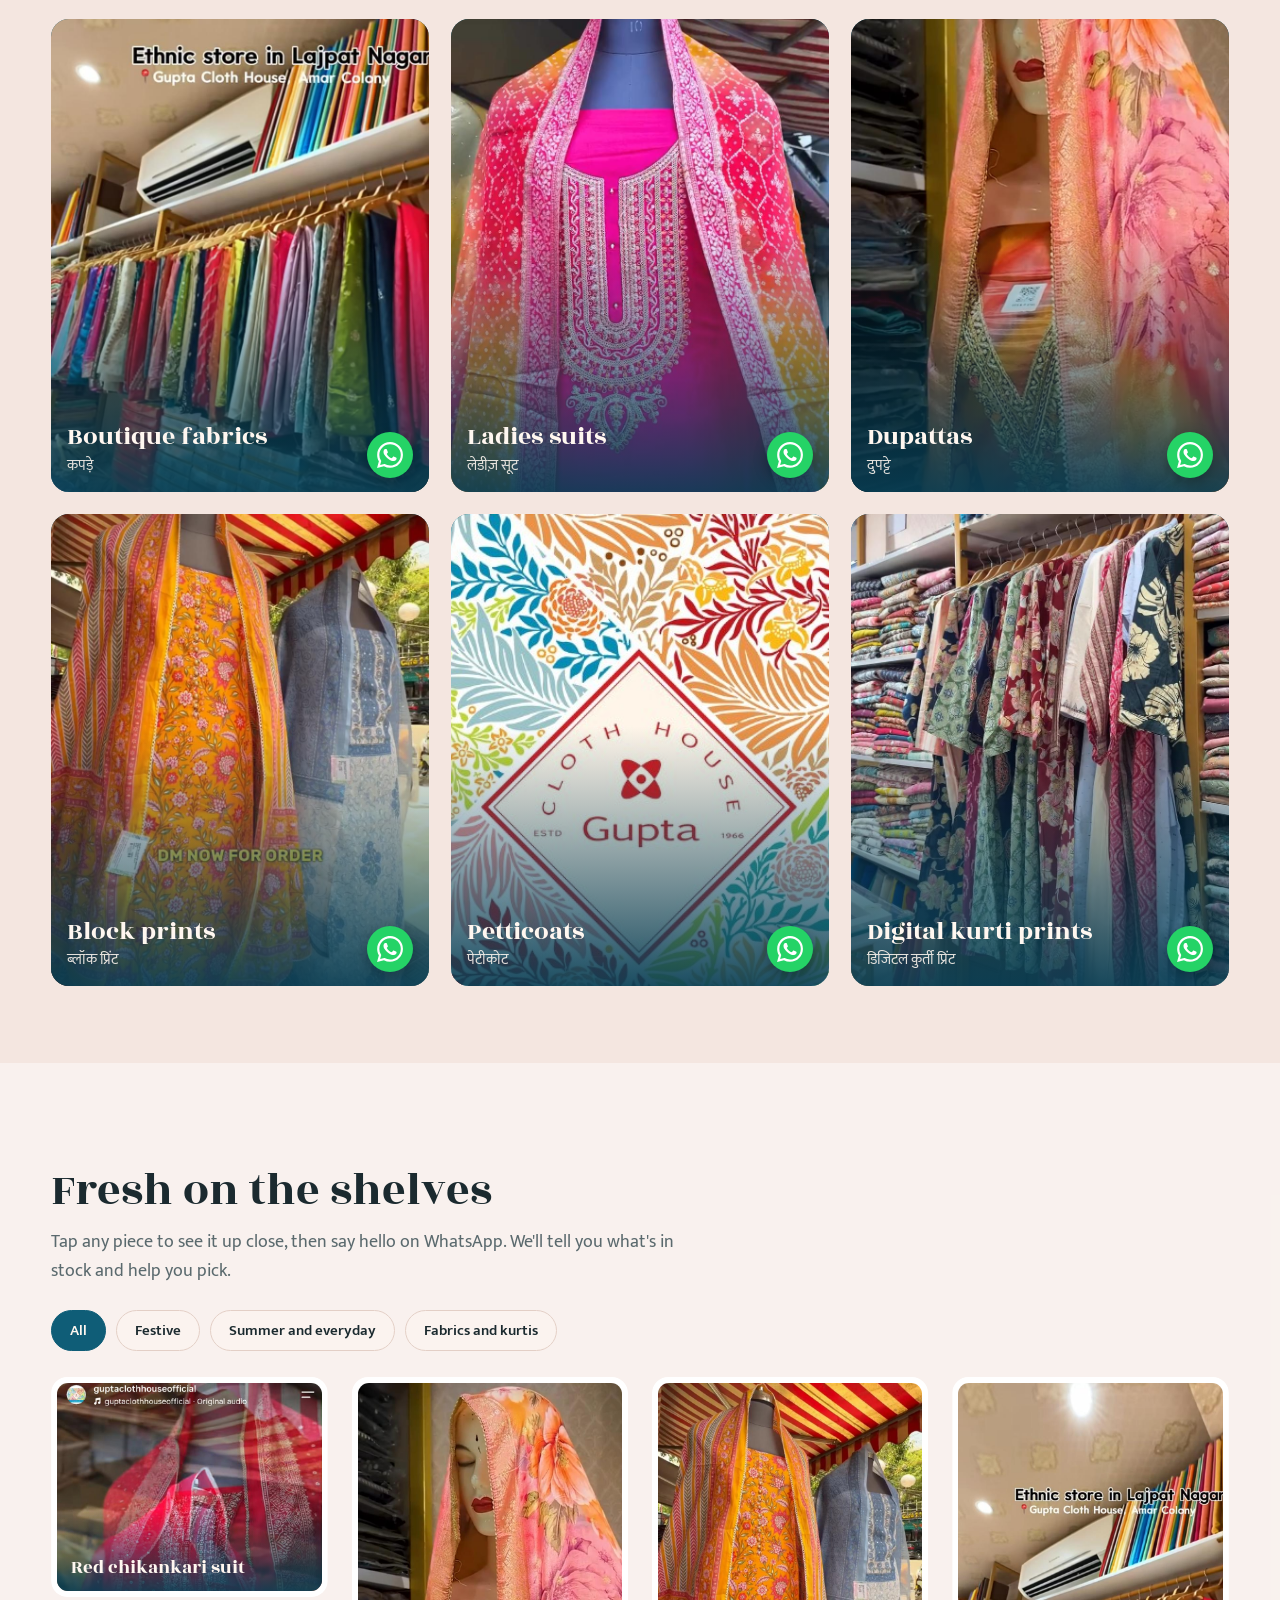
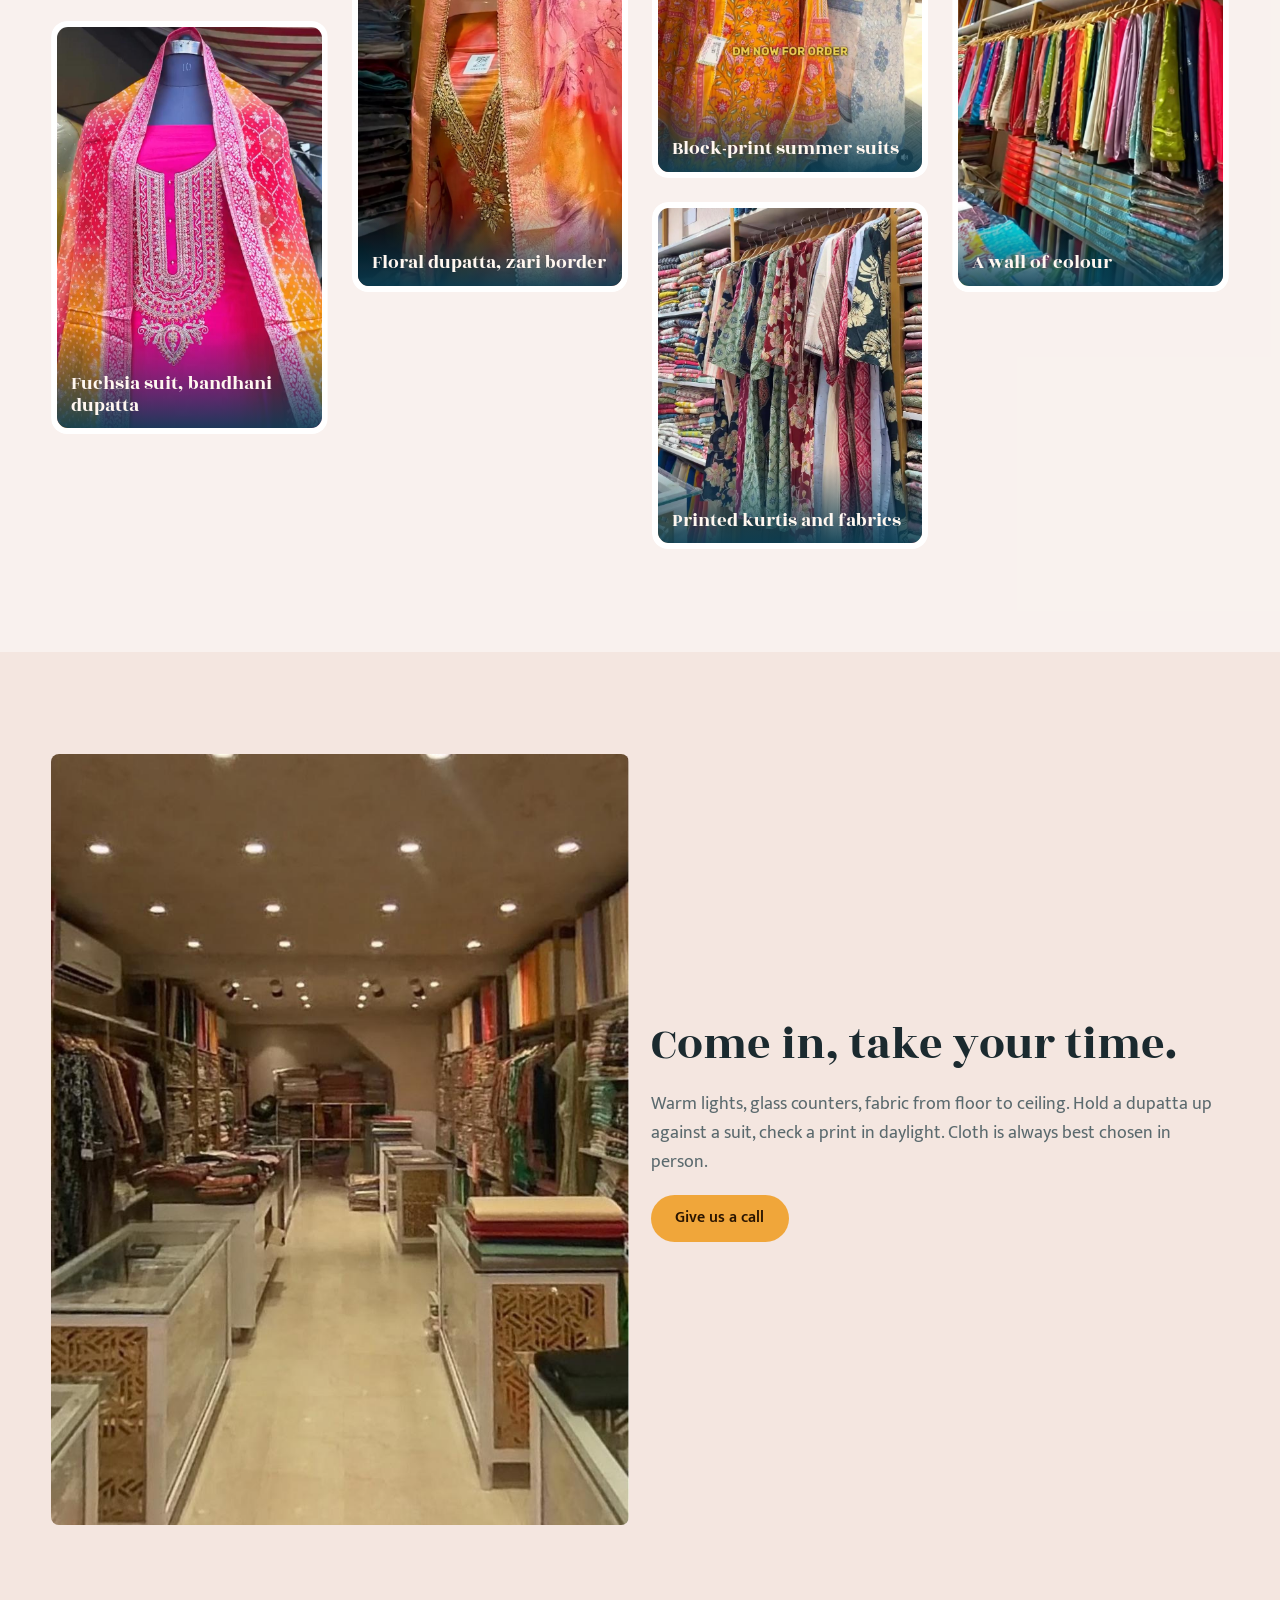
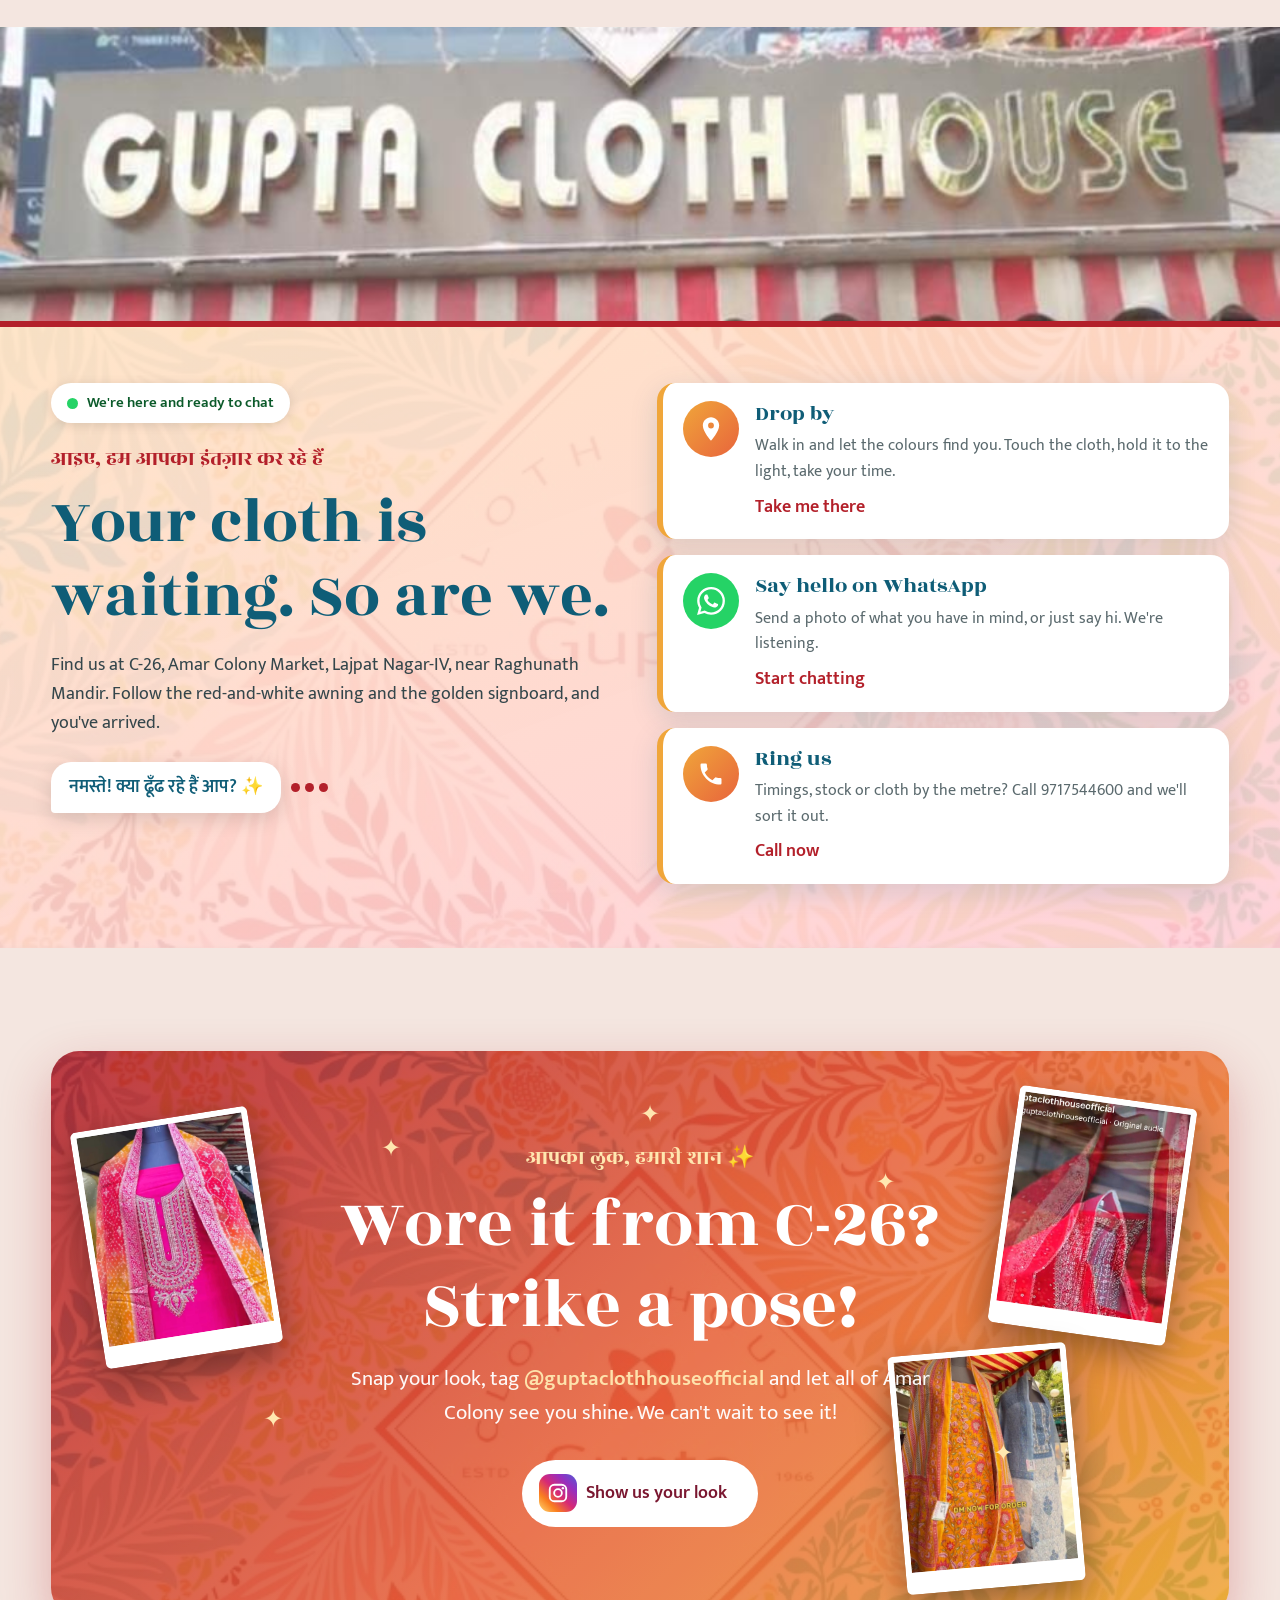
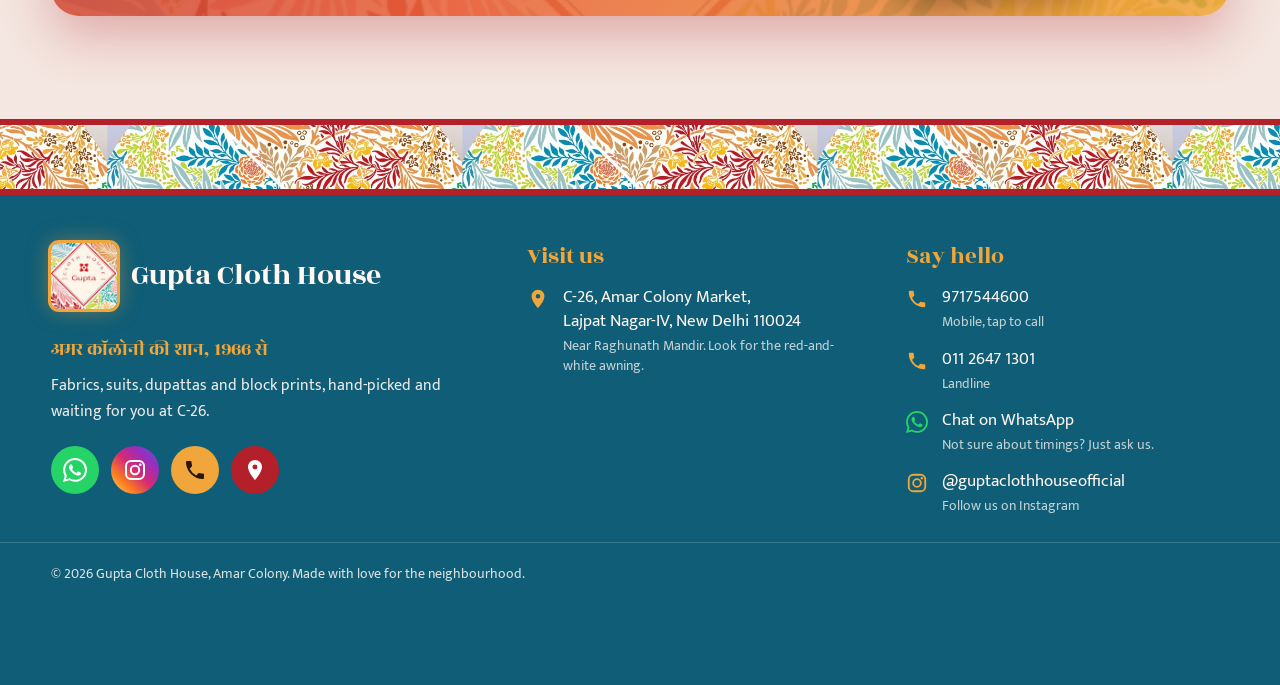
